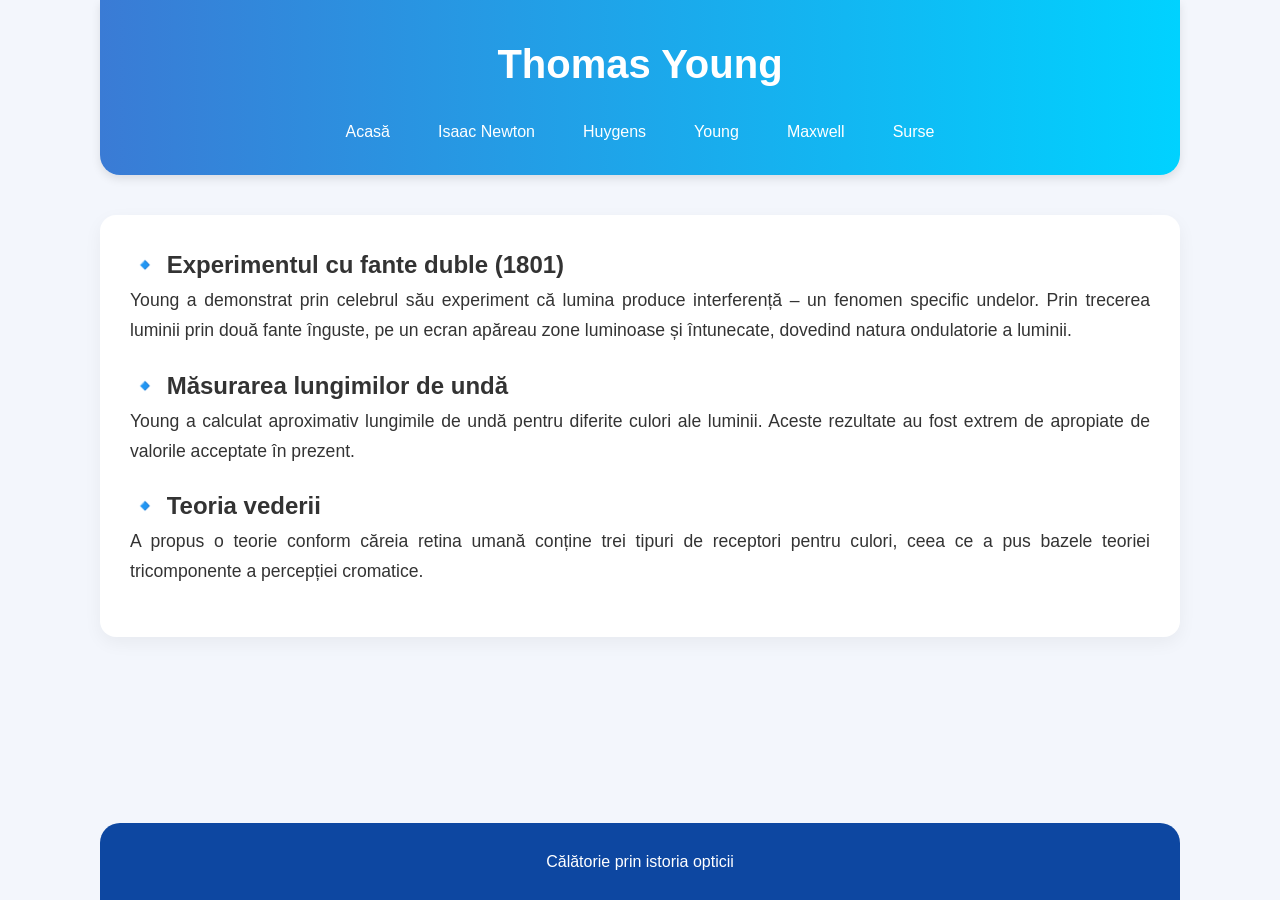
==== HTML/Young.html @ 9054551b "Add files via upload" ====
<!DOCTYPE html>
<html lang="ro">
<head>

    <meta charset="UTF-8">
    <meta name="viewport" content="width=device-width, initial-scale=1.0">
    <title>Thomas Young</title>
        <link rel="stylesheet" href="../CSS/style.css">

</head>




<body>
    <main>
    <header>
        <h1>Thomas Young</h1>
        <div id="hamburger-menu-container">
            <div id="hamburger-menu" onclick="toggleMenu()">
                &#9776; <!-- Simbolul hamburger -->
            </div>
            <nav class="menu">
                <ul>
                    <li><a href="../Acasă.html">Acasă</a></li>
                    <li><a href="Newton.html">Isaac Newton</a></li>
                    <li><a href="Huygens.html">Huygens</a></li>
                    <li><a href="Young.html">Young</a></li>
                    <li><a href="Maxwell.html">Maxwell</a></li>
                    <li><a href="Surse.html">Surse</a></li>
                </ul>
            </nav>
        </div>
    </header>
    
    

    <section>
        <script src="../JS/script-meniu.js"></script>

        <h1>
            🔹 Experimentul cu fante duble (1801)
        </h1>
        <p>
            Young a demonstrat prin celebrul său experiment că lumina produce interferență – un fenomen specific undelor. 
            Prin trecerea luminii prin două fante înguste, pe un ecran apăreau zone luminoase și întunecate, 
            dovedind natura ondulatorie a luminii.
        </p>
        <h1>
            🔹 Măsurarea lungimilor de undă
        </h1>
        <p>
            Young a calculat aproximativ lungimile de undă pentru diferite culori ale luminii. 
            Aceste rezultate au fost extrem de apropiate de valorile acceptate în prezent.
        </p>   
        <h1>
            🔹 Teoria vederii
        </h1>
        <p>
            A propus o teorie conform căreia retina umană conține trei tipuri de receptori pentru culori, 
            ceea ce a pus bazele teoriei tricomponente a percepției cromatice.
        </p>  
    </section>
    </main>
    

    <footer>
        <p>Călătorie prin istoria opticii</p>
    </footer>

</body>
</html>
---- CSS/style.css ----
/* RESET */
* {
    margin: 0;
    padding: 0;
    box-sizing: border-box;
}
html, body {
    height: 100%;
    margin: 0;
    padding: 0;
}
body {
    display: flex;
    flex-direction: column;
    min-height: 100vh;
    font-family: 'Segoe UI', 'Roboto', sans-serif;
    background: #f3f6fc;
    color: #333;
    line-height: 1.7;
    padding: 0 100px;
}

main {
    flex: 1; /* ocupă tot spațiul disponibil între header și footer */
}


/* HEADER */
header {
    background: linear-gradient(to right, #3a7bd5, #00d2ff);
    color: white;
    padding: 30px 20px;
    text-align: center;
    border-radius: 0 0 20px 20px;
    box-shadow: 0 4px 10px rgba(0, 0, 0, 0.1);
}

header h1 {
    font-size: 2.5rem;
    font-weight: 700;
}

/* HAMBURGER */
#hamburger-menu {
    font-size: 28px;
    cursor: pointer;
    display: none;
    position: absolute;
    top: 20px;
    right: 30px;
}

/* NAVIGATION */
nav.menu ul {
    list-style: none;
    display: flex;
    justify-content: center;
    gap: 20px;
    flex-wrap: wrap;
    margin-top: 20px;
}

nav.menu ul li a {
    text-decoration: none;
    color: white;
    font-weight: 500;
    padding: 8px 14px;
    border-radius: 8px;
    transition: background 0.3s ease;
}

nav.menu ul li a:hover {
    background: rgba(255, 255, 255, 0.2);
}

/* SECTION */
section {
    background: white;
    margin: 40px 0;
    padding: 30px;
    border-radius: 16px;
    box-shadow: 0 6px 18px rgba(0, 0, 0, 0.05);
    transition: transform 0.3s ease;
}

section:hover {
    transform: translateY(-5px);
}

section h2 {
    font-size: 1.8rem;
    margin-bottom: 12px;
    color: #0d47a1;
}

section p {
    font-size: 1.1rem;
    margin-bottom: 20px;
    text-align: justify;
}
/* Stil butoane */
button {
    background: #0d47a1; /* albastru închis, compatibil cu header-ul */
    color: white;
    border: none;
    padding: 12px 24px;
    font-size: 1rem;
    font-weight: 600;
    border-radius: 12px;
    cursor: pointer;
    box-shadow: 0 4px 8px rgba(13, 71, 161, 0.4);
    transition: background-color 0.3s ease, box-shadow 0.3s ease;
}

button:hover {
    background: #1565c0; /* albastru mai deschis la hover */
    box-shadow: 0 6px 14px rgba(21, 101, 192, 0.6);
}

button:focus {
    outline: 2px solid #82b1ff;
    outline-offset: 2px;
}

/* FOOTER */
footer {
    text-align: center;
    padding: 25px;
    background-color: #0d47a1;
    color: white;
    border-radius: 20px 20px 0 0;
    /* margin-top: 50px;  elimina margin-top pentru footer fix */
}

/* RESPONSIVE */
@media (max-width: 768px) {
    #hamburger-menu {
        display: block;
    }

    nav.menu ul {
        display: none;
        flex-direction: column;
        background-color: #1565c0;
        padding: 10px;
        border-radius: 12px;
        margin-top: 10px;
    }

    nav.menu ul.active {
        display: flex;
    }

    nav.menu ul li {
        margin-bottom: 10px;
    }
}


#dispersie-container {
    position: relative;
    width: 600px;
    height: 200px;
    margin: 40px auto;
    background: #e0f0ff;
    border-radius: 12px;
    padding: 20px;
    user-select: none;
}

/* Fasciculul alb */
#light-beam {
    position: absolute;
    top: 90px;
    left: 20px;
    width: 100px;
    height: 10px;
    background: linear-gradient(to right, #fff, #ccc);
    border-radius: 5px;
    cursor: grab;
}

/* Prismă */
#prism {
    position: absolute;
    top: 60px;
    left: 300px;
    width: 60px;
    height: 80px;
    clip-path: polygon(0 0, 100% 50%, 0 100%);
    background: linear-gradient(135deg, #b3d1ff 0%, #1a73e8 100%);
    box-shadow: 0 0 10px rgba(26, 115, 232, 0.7);
    border-radius: 6px;
}

/* Curcubeu - culori dispersate */
#rainbow {
    position: absolute;
    top: 70px;
    left: 370px;
    display: flex;
    gap: 4px;
    opacity: 0;
    transition: opacity 0.5s;
}

#rainbow div {
    width: 10px;
    height: 60px;
    border-radius: 3px;
}

#rainbow div:nth-child(1) { background: violet; }
#rainbow div:nth-child(2) { background: blue; }
#rainbow div:nth-child(3) { background: green; }
#rainbow div:nth-child(4) { background: yellow; }
#rainbow div:nth-child(5) { background: orange; }
#rainbow div:nth-child(6) { background: red; }

#color-theory-container {
    margin-top: 40px;
    position: relative;
    width: 100%;
    height: 180px;
    background: #f9f9f9;
    border-radius: 10px;
    padding: 20px;
    overflow: hidden;
    box-shadow: 0 0 10px #ccc;
}

#white-light {
    position: absolute;
    top: 50%;
    left: 0;
    width: 100px;
    height: 10px;
    background: white;
    box-shadow: 0 0 10px white;
    transform: translateY(-50%);
    animation: moveLight 3s forwards;
}

#prism-color {
    position: absolute;
    top: 50%;
    left: 110px;
    width: 0;
    height: 0;
    border-left: 20px solid transparent;
    border-right: 20px solid transparent;
    border-bottom: 40px solid rgba(0, 0, 255, 0.3);
    transform: translateY(-50%);
}

#spectrum {
    position: absolute;
    top: 50%;
    left: 160px;
    display: flex;
    gap: 2px;
    opacity: 0;
    transform: translateY(-50%);
    animation: showSpectrum 3s 1.5s forwards;
}

.color {
    width: 20px;
    height: 10px;
    border-radius: 2px;
}

#caption {
    position: absolute;
    bottom: 10px;
    left: 20px;
    font-size: 14px;
    opacity: 0;
    animation: fadeIn 2s 3.5s forwards;
}

/* Animații */
@keyframes moveLight {
    0% { left: 0; }
    100% { left: 110px; }
}

@keyframes showSpectrum {
    0% { opacity: 0; transform: translateX(0); }
    100% { opacity: 1; transform: translateX(20px); }
}

@keyframes fadeIn {
    to { opacity: 1; }
}

#color-theory-container:not(.run) * {
    animation: none !important;
    opacity: 0;
}

/* Animații */
@keyframes moveLight {
  0% { left: 0; opacity: 1; }
  80% { left: 150px; opacity: 1; }
  100% { left: 0; opacity: 0; }
}

@keyframes reflectRay {
  0% {
    transform: rotate(0deg);
    opacity: 0;
  }
  30% {
    opacity: 1;
    transform: rotate(-45deg);
  }
  80% {
    opacity: 1;
    transform: rotate(-45deg);
  }
  100% {
    opacity: 0;
    transform: rotate(0deg);
  }
}

@keyframes refractRay {
  0% {
    transform: rotate(0deg);
    opacity: 0;
  }
  30% {
    opacity: 1;
    transform: rotate(30deg);
  }
  80% {
    opacity: 1;
    transform: rotate(30deg);
  }
  100% {
    opacity: 0;
    transform: rotate(0deg);
  }
}

.main-layout {
  display: flex;
  justify-content: center;
  align-items: flex-start;
  gap: 40px;
  margin-top: 20px;
}

#controls {
  background: #fff;
  padding: 20px;
  border-radius: 10px;
  box-shadow: 0 0 10px rgba(0,0,0,0.1);
  max-width: 250px;
  text-align: left;
}

label {
  font-weight: bold;
  display: block;
  margin-bottom: 5px;
}

input[type="range"] {
  width: 100%;
}

canvas {
  border: 1px solid #444;
}

/*Newton__*/

.term {
  position: relative;
  cursor: pointer;
  color: #0b5ed7;
  border-bottom: 1px dotted #0b5ed7;
}

.term::after {
  content: attr(data-info);
  position: absolute;
  bottom: 125%;
  left: 50%;
  transform: translateX(-50%);
  background-color: rgba(11, 94, 215, 0.9);
  color: #fff;
  padding: 6px 10px;
  border-radius: 6px;
  white-space: nowrap;
  font-size: 13px;
  opacity: 0;
  pointer-events: none;
  transition: opacity 0.3s ease;
  width: max-content;
  max-width: 1000px;
  text-align: center;
  z-index: 10;
}

.term:hover::after {
  opacity: 1;
  pointer-events: auto;
}
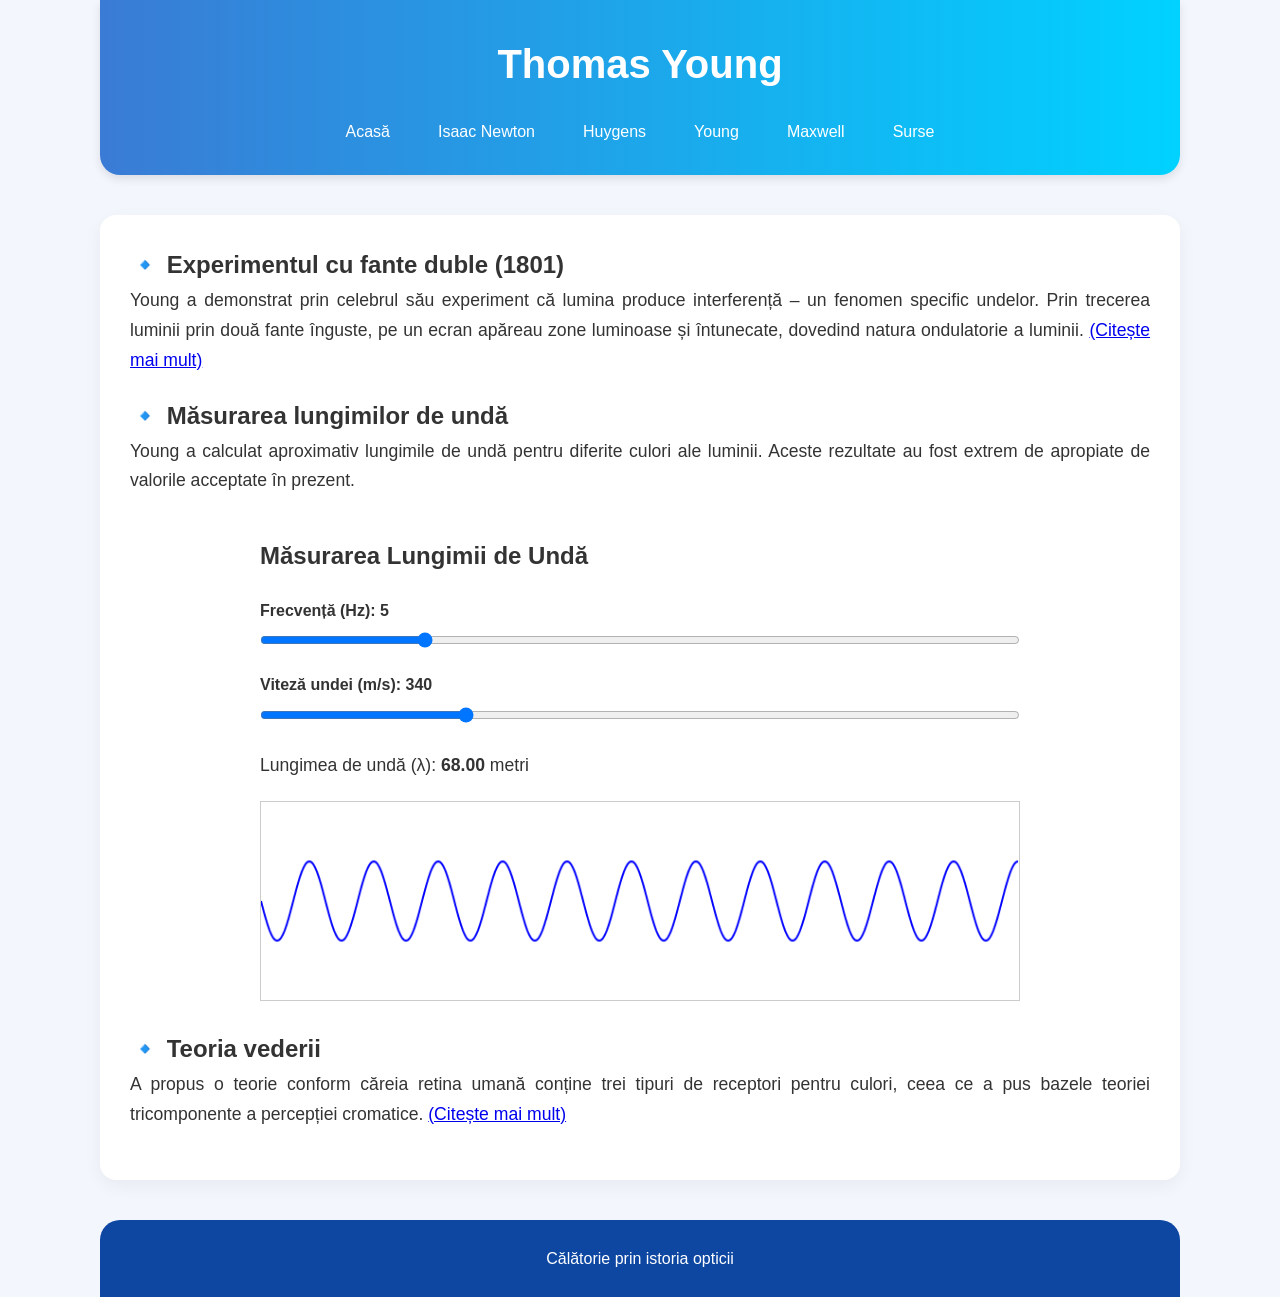
==== commit c5a83576: "Add files via upload" ====
--- a/HTML/Young.html
+++ b/HTML/Young.html
@@ -36,34 +36,72 @@
     
 
     <section>
-        <script src="../JS/script-meniu.js"></script>
+        
 
         <h1>
             🔹 Experimentul cu fante duble (1801)
         </h1>
+        
+
         <p>
             Young a demonstrat prin celebrul său experiment că lumina produce interferență – un fenomen specific undelor. 
             Prin trecerea luminii prin două fante înguste, pe un ecran apăreau zone luminoase și întunecate, 
             dovedind natura ondulatorie a luminii.
+        
+
+        <a href="https://www.scientia.ro/fizica/50-mecanica-cuantica/9054-experimentul-cu-doua-fante-al-lui-thomas-young-o-poarta-catre-lumea-cuantica.html" target="_blank" rel="noopener noreferrer">
+            (Citește mai mult)
+        </a>
         </p>
         <h1>
             🔹 Măsurarea lungimilor de undă
         </h1>
+
+
         <p>
             Young a calculat aproximativ lungimile de undă pentru diferite culori ale luminii. 
             Aceste rezultate au fost extrem de apropiate de valorile acceptate în prezent.
-        </p>   
+        </p>
+        <div id="app-lungime-unda">
+            <h1>Măsurarea Lungimii de Undă</h1>
+
+            <div class="controls">
+            <label for="frequency">Frecvență (Hz): <span id="freqVal">5</span></label>
+            <input type="range" id="frequency" min="1" max="20" value="5">
+            </div>
+
+            <div class="controls">
+            <label for="speed">Viteză undei (m/s): <span id="speedVal">340</span></label>
+            <input type="range" id="speed" min="100" max="1000" value="340">
+            </div>
+
+            <div class="output">
+            <p>Lungimea de undă (λ): <strong id="wavelength">68.00</strong> metri</p>
+            </div>
+
+            <canvas id="waveCanvas"></canvas>
+        </div>
+
+        
+   
         <h1>
             🔹 Teoria vederii
         </h1>
         <p>
             A propus o teorie conform căreia retina umană conține trei tipuri de receptori pentru culori, 
             ceea ce a pus bazele teoriei tricomponente a percepției cromatice.
-        </p>  
+        <a href="https://www.scientia.ro/homo-humanus/107-introducere-in-psihologie-de-russ-dewey/5851-vederea-cromatica-teorii.html" target="_blank" rel="noopener noreferrer">
+            (Citește mai mult)
+        </a>
+        </p> 
+
     </section>
     </main>
+
+
+    <script src="../JS/script-meniu.js"></script>
+    <script src="../JS/unde.js"></script>
     
-
     <footer>
         <p>Călătorie prin istoria opticii</p>
     </footer>
--- a/CSS/style.css
+++ b/CSS/style.css
@@ -411,4 +411,74 @@
 }
 
 
-
+/*Huygens__*/
+
+#app-lungime-unda {
+  max-width: 800px;
+  margin: 0 auto;
+  padding: 20px;
+}
+
+/* ==== TITLU PRINCIPAL ==== */
+#app-lungime-unda h1 {
+  margin-bottom: 20px;
+}
+
+/* ==== CONTROALE ==== */
+#app-lungime-unda .controls {
+  margin: 15px 0;
+}
+
+#app-lungime-unda label {
+  font-weight: bold;
+}
+
+/* ==== OUTPUT LAMBDA ==== */
+#app-lungime-unda .output {
+  font-size: 18px;
+  margin: 20px 0;
+}
+
+/* ==== CANVAS UNDA ==== */
+#app-lungime-unda canvas {
+  background-color: #fff;
+  border: 1px solid #ccc;
+  width: 100%;
+  height: 200px;
+}
+
+
+.pergament {
+  background: #fdf6e3;            /* culoare deschisă, pergament */
+  border: 2px solid #d1c4a1;     /* bordură subtilă, asemănătoare cu marginea unui pergament */
+  border-radius: 12px;            /* colțuri rotunjite */
+  padding: 25px 30px;             /* spațiu interior */
+  box-shadow: 0 4px 8px rgba(0,0,0,0.1); /* umbră fină pentru volum */
+  max-width: 400px;               /* lățime maximă */
+  font-family: "Georgia", serif; /* font serif, elegant, tipic pergamentului */
+  color: #5a4a24;                /* text maroniu închis */
+  margin: 20px auto;              /* margini și centrare */
+}
+
+.pergament h2 {
+  margin-bottom: 15px;
+  font-weight: bold;
+  font-size: 1.5em;
+  color: #6b5e35;
+}
+
+.pergament a {
+  display: block;                /* linkuri pe rânduri separate */
+  color: #7a6b33;
+  text-decoration: none;
+  margin-bottom: 10px;
+  font-weight: 500;
+  transition: color 0.3s ease;
+}
+
+.pergament a:hover,
+.pergament a:focus {
+  color: #b2953a;               /* schimbare culoare la hover/focus */
+  text-decoration: underline;
+}
+
